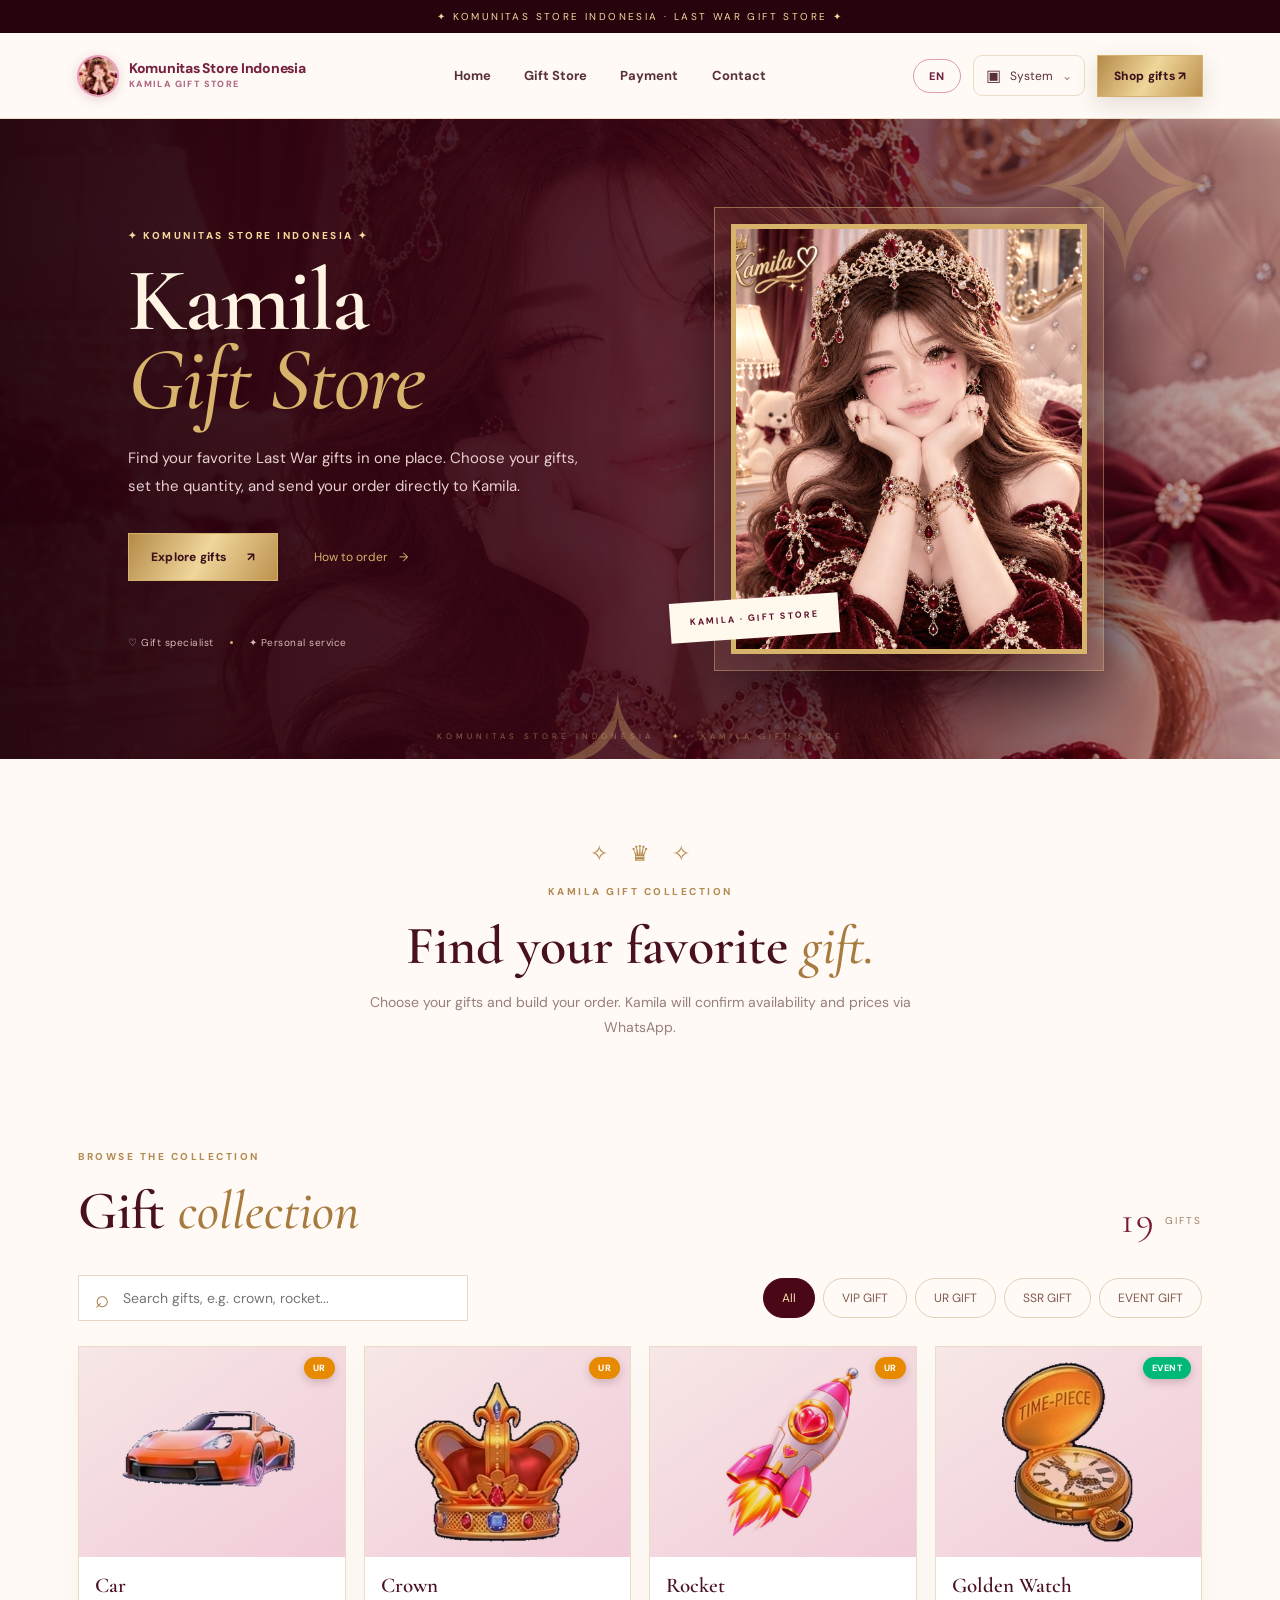
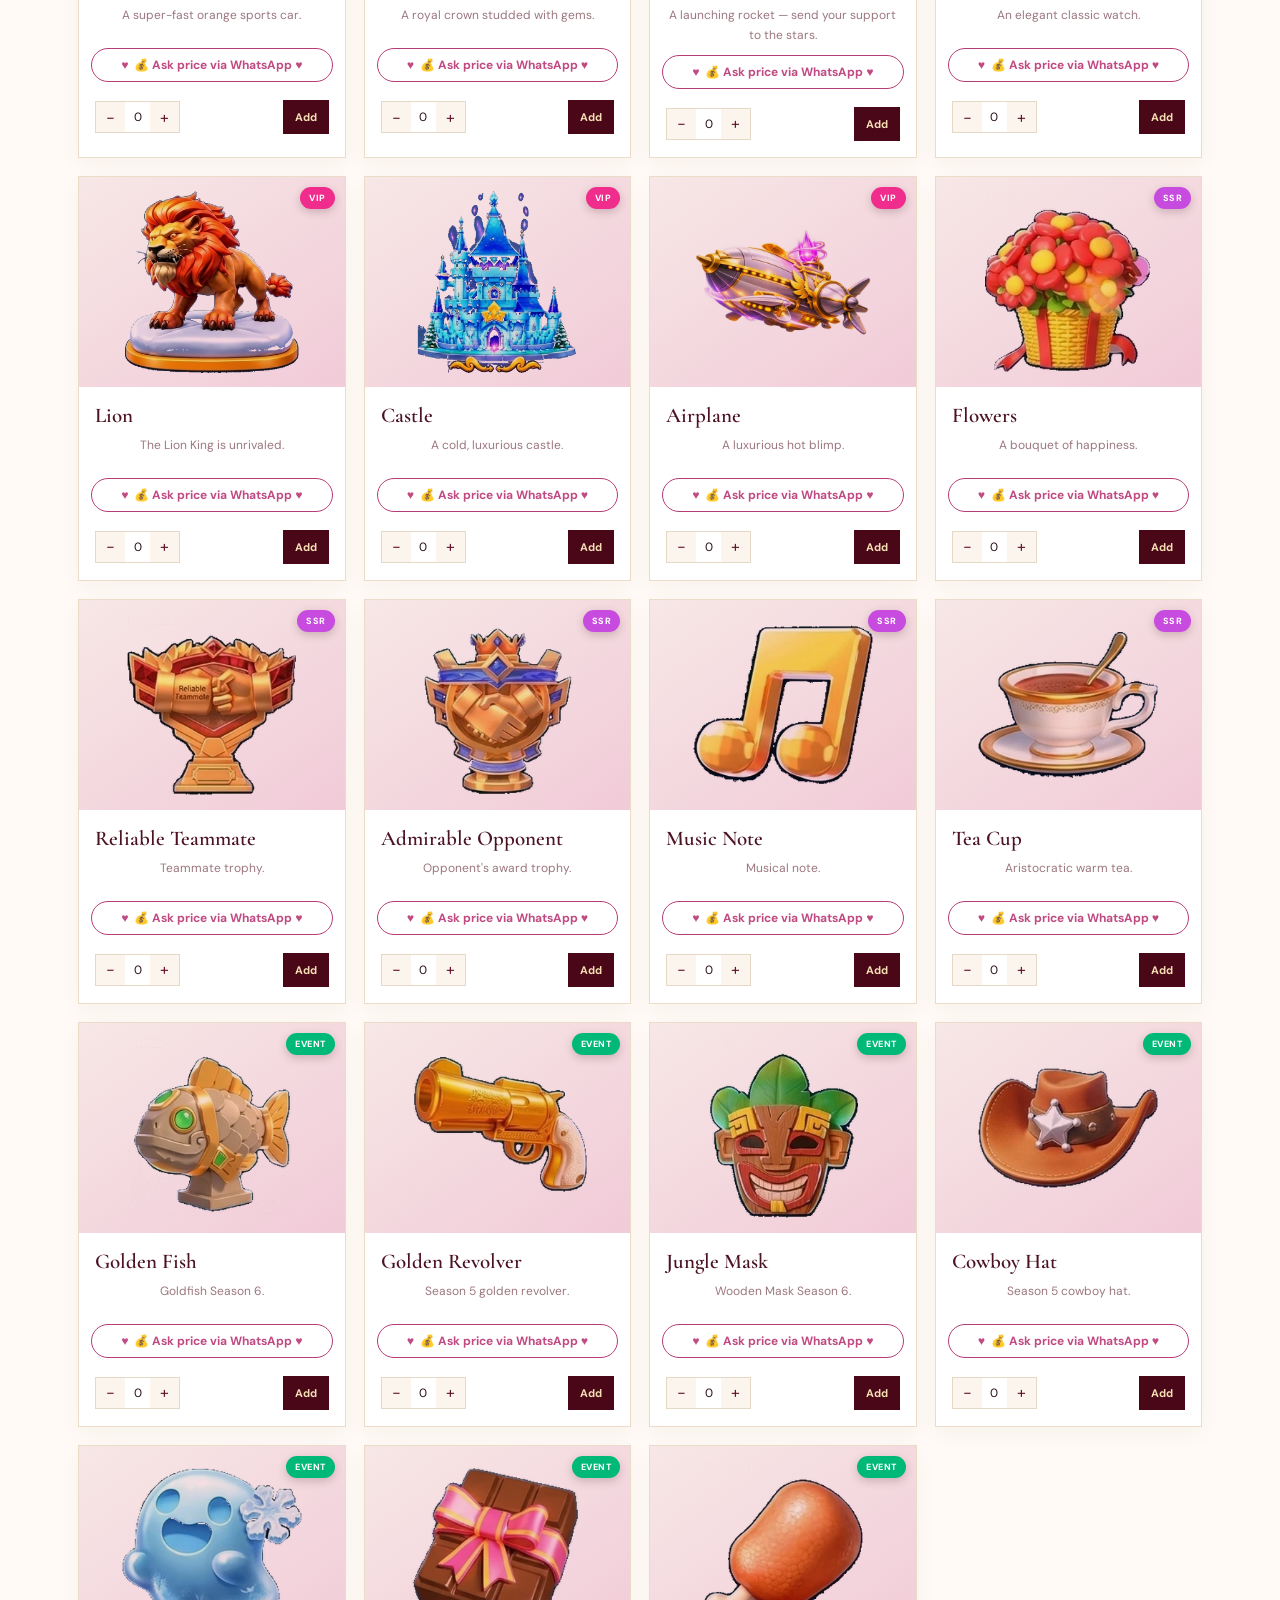
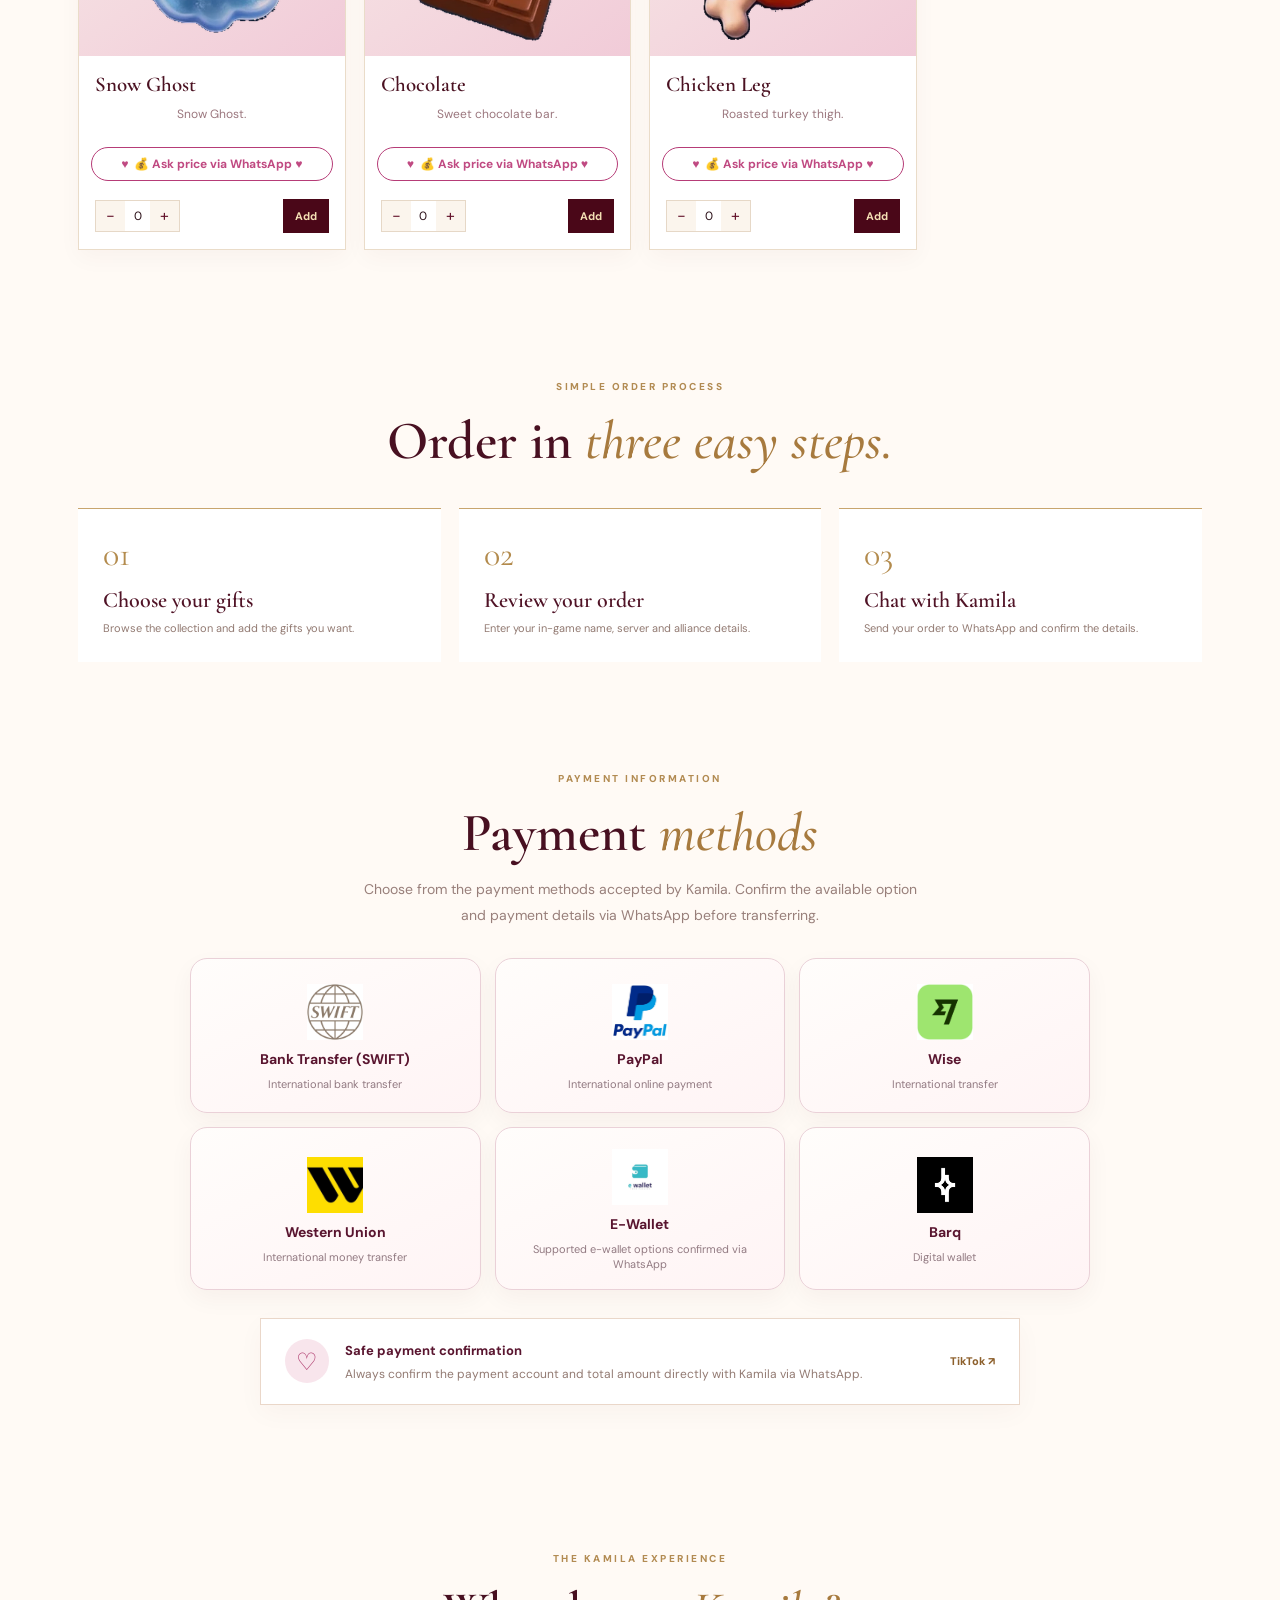
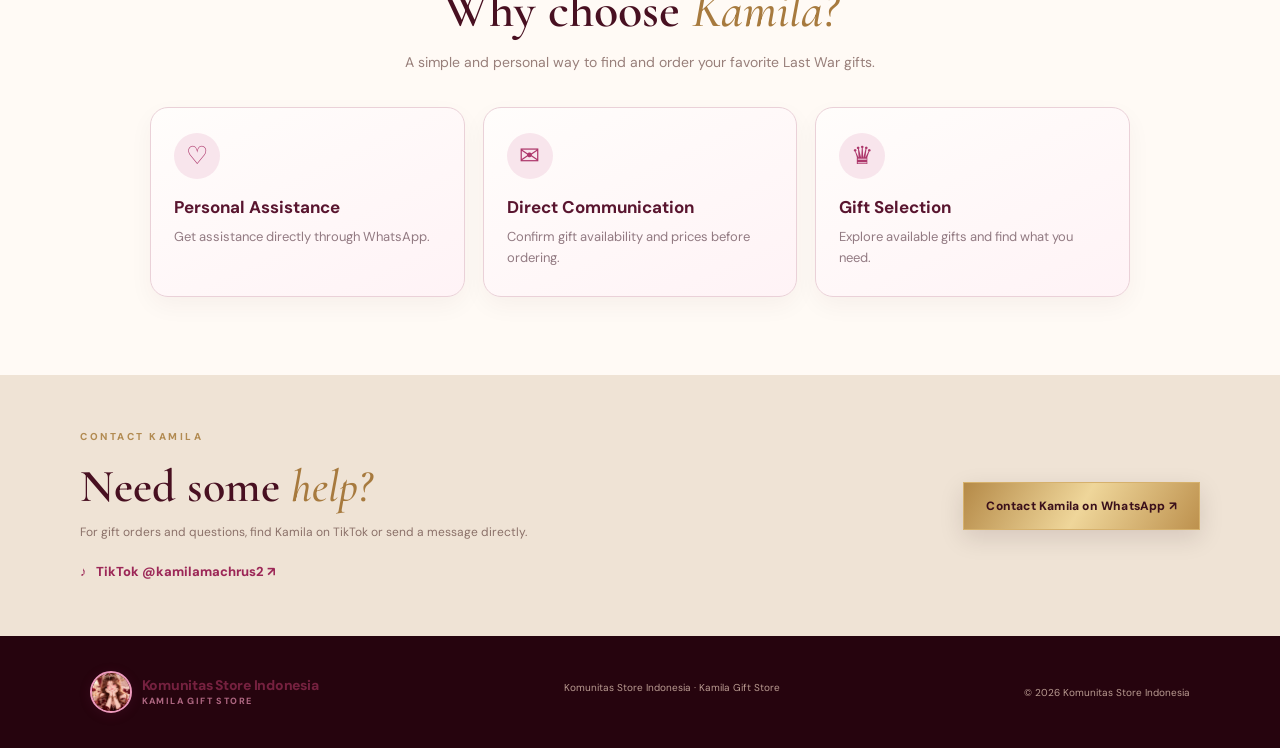
==== kamila-shop/index.html @ 8c6996ba "Add files via upload" ====
<!doctype html>
<html lang="en">
<head>
<meta charset="utf-8"><meta name="viewport" content="width=device-width,initial-scale=1"><meta name="theme-color" content="#4a0718">
<meta name="description" content="Komunitas Store Indonesia — Kamila Gift Store for Last War gifts.">
<title>Komunitas Store Indonesia — Kamila Gift Store</title>
<link rel="preconnect" href="https://fonts.googleapis.com"><link rel="preconnect" href="https://fonts.gstatic.com" crossorigin>
<link href="https://fonts.googleapis.com/css2?family=Cormorant+Garamond:wght@500;600;700&family=DM+Sans:wght@400;500;600;700;800&display=swap" rel="stylesheet">
<link rel="stylesheet" href="css/style.css">
</head>
<body>
<div class="heart-rain" aria-hidden="true"><span class="falling-heart" style="--heart-left:5%;--heart-delay:0s;--fall-time:11s;--heart-size:13px">♥</span><span class="falling-heart" style="--heart-left:17%;--fall-delay:3s;--fall-time:13s;--heart-size:17px">♡</span><span class="falling-heart" style="--heart-left:31%;--fall-delay:6s;--fall-time:10s;--heart-size:12px">♥</span><span class="falling-heart" style="--heart-left:47%;--fall-delay:1.5s;--fall-time:12s;--heart-size:16px">♡</span><span class="falling-heart" style="--heart-left:63%;--fall-delay:4.5s;--fall-time:14s;--heart-size:12px">♥</span><span class="falling-heart" style="--heart-left:78%;--fall-delay:2s;--fall-time:11s;--heart-size:18px">♡</span><span class="falling-heart" style="--heart-left:92%;--fall-delay:7s;--fall-time:13s;--heart-size:14px">♥</span></div>
<div class="topline" data-i18n="topline">✦ &nbsp; KOMUNITAS STORE INDONESIA · LAST WAR GIFT STORE &nbsp; ✦</div>
<header class="header"><a class="brand" href="#home"><img class="brand-avatar" src="assets/kamila-princess.png" alt="Kamila"><span class="brand-wordmark"><strong>Komunitas Store Indonesia</strong><small>Kamila Gift Store</small></span></a>
<nav id="nav"><a href="#home" data-i18n="navHome">Home</a><a href="#gifts" data-i18n="navGifts">Gift Store</a><a href="#payments" data-i18n="navPayments">Payment</a><a href="#contact" data-i18n="navContact">Contact</a></nav>
<div class="head-actions"><button class="language-toggle" id="language-toggle" type="button" aria-label="Switch language">EN</button><div class="theme-picker">
<button class="theme-trigger" id="theme-trigger" aria-haspopup="true" aria-expanded="false"><span id="theme-icon">☼</span><span id="theme-label" data-i18n="system">System</span><span class="chevron">⌄</span></button>
<div class="theme-menu" id="theme-menu" role="menu" hidden>
<button type="button" role="menuitem" data-theme="light"><span>☼</span> <span data-i18n="light">Light</span></button>
<button type="button" role="menuitem" data-theme="dark"><span>☾</span> <span data-i18n="dark">Dark</span></button>
<button type="button" role="menuitem" data-theme="system"><span>▣</span> <span data-i18n="system">System</span></button>
</div></div><button class="menu-btn" id="menu-btn" aria-label="Open menu">☰</button><a class="gold-btn small" href="#gifts" data-i18n="shopGifts">Shop gifts ↗</a></div></header>
<main>
<section class="hero" id="home"><div class="hero-glow"></div><div class="hero-copy"><div class="eyebrow" data-i18n="heroEyebrow"><span>✦</span> KOMUNITAS STORE INDONESIA <span>✦</span></div><h1><span data-i18n="heroTitle">Kamila</span><br><em data-i18n="heroEm">Gift Store</em></h1><p data-i18n="heroDesc">Find your favorite Last War gifts in one place. Choose your gifts, set the quantity, and send your order directly to Kamila.</p><div class="hero-buttons"><a class="gold-btn" href="#gifts"><span data-i18n="explore">Explore gifts</span> <b>↗</b></a><a class="text-btn" href="#how"><span data-i18n="howOrder">How to order</span> <span>→</span></a></div><div class="trust-row"><span data-i18n="trust1">♡ Gift specialist</span><i></i><span data-i18n="trust2">✦ Personal service</span></div></div><div class="hero-visual"><div class="portrait-frame princess-frame"><img src="assets/kamila-princess.png" alt="Kamila"></div><div class="hero-caption" data-i18n="heroCaption">KAMILA<br>GIFT STORE</div></div><div class="hero-bottom">KOMUNITAS STORE INDONESIA <span>✦</span> KAMILA GIFT STORE</div></section>
<section class="intro"><div class="ornament">✧　♛　✧</div><p class="eyebrow" data-i18n="collectionEyebrow">KAMILA GIFT COLLECTION</p><h2 data-i18n="collectionTitle">Find your favorite <em>gift.</em></h2><p class="muted" data-i18n="collectionDesc">Choose your gifts and build your order. Kamila will confirm availability and prices via WhatsApp.</p></section>
<section class="catalog section-wrap" id="gifts"><div class="section-head"><div><p class="eyebrow" data-i18n="catalogEyebrow">BROWSE THE COLLECTION</p><h2 data-i18n="catalogTitle">Gift <em>collection</em></h2></div><div class="collection-count"><b id="gift-count">19</b><span data-i18n="giftsLabel">GIFTS</span></div></div>
<div class="catalog-tools"><label class="search"><span>⌕</span><input id="gift-search" type="search" placeholder="Search gifts..." data-i18n-placeholder="searchPlaceholder"></label><div class="filters">
<button class="filter active" data-filter="all" data-i18n="all">All</button>
<button class="filter" data-filter="VIP" data-i18n="vipGift">VIP GIFT</button>
<button class="filter" data-filter="UR" data-i18n="urGift">UR GIFT</button>
<button class="filter" data-filter="SSR" data-i18n="ssrGift">SSR GIFT</button>
<button class="filter" data-filter="EVENT" data-i18n="eventGift">EVENT GIFT</button>
</div></div>
<div class="gift-grid" id="gift-grid"></div><div class="empty" id="empty-state" hidden>No gifts found. Try another name.</div></section>
<section class="how section-wrap" id="how"><p class="eyebrow" data-i18n="howEyebrow">SIMPLE ORDER PROCESS</p><h2 data-i18n="howTitle">Order in <em>three easy steps.</em></h2><div class="steps"><article><b>01</b><h3 data-i18n="step1Title">Choose your gifts</h3><p data-i18n="step1Desc">Browse the collection and add the gifts you want.</p></article><article><b>02</b><h3 data-i18n="step2Title">Review your order</h3><p data-i18n="step2Desc">Enter your in-game name, server and alliance details.</p></article><article><b>03</b><h3 data-i18n="step3Title">Chat with Kamila</h3><p data-i18n="step3Desc">Send your order to WhatsApp and confirm the details.</p></article></div></section>
<section class="payments section-wrap" id="payments"><p class="eyebrow" data-i18n="paymentEyebrow">PAYMENT INFORMATION</p><h2 data-i18n="paymentTitle">Payment <em>methods</em></h2><p class="muted" data-i18n="paymentDesc">Choose from the payment methods accepted by Kamila. Confirm the available option and payment details via WhatsApp before transferring.</p><div class="payment-grid">
<article class="payment-card"><span class="payment-logo"><img src="assets/payments/swift.png" alt="SWIFT logo"></span><strong data-i18n="payBank">Bank Transfer (SWIFT)</strong><small data-i18n="payBankDesc">International bank transfer</small></article>
<article class="payment-card"><span class="payment-logo"><img src="assets/payments/paypal.png" alt="PayPal logo"></span><strong>PayPal</strong><small data-i18n="payPaypalDesc">International online payment</small></article>
<article class="payment-card"><span class="payment-logo"><img src="assets/payments/wise.png" alt="Wise logo"></span><strong>Wise</strong><small data-i18n="payWiseDesc">International transfer</small></article>
<article class="payment-card"><span class="payment-logo"><img src="assets/payments/western-union.png" alt="Western Union logo"></span><strong>Western Union</strong><small data-i18n="payWuDesc">International money transfer</small></article>
<article class="payment-card"><span class="payment-logo"><img src="assets/payments/ewallet.png" alt="E-Wallet logo"></span><strong data-i18n="payEwallet">E-Wallet</strong><small data-i18n="payEwalletDesc">Supported e-wallet options confirmed via WhatsApp</small></article>
<article class="payment-card"><span class="payment-logo"><img src="assets/payments/barq.png" alt="Barq logo"></span><strong>Barq</strong><small data-i18n="payBarqDesc">Digital wallet</small></article>
</div><div class="payment-note"><span class="payment-symbol">♡</span><div><strong data-i18n="paymentConfirmTitle">Safe payment confirmation</strong><p data-i18n="paymentConfirmDesc">Always confirm the payment account and total amount directly with Kamila via WhatsApp.</p></div><a class="text-link" href="https://www.tiktok.com/@kamilamachrus2" target="_blank" rel="noopener">TikTok ↗</a></div></section>
<section class="why-choose section-wrap" id="why-choose">
<p class="eyebrow" data-i18n="whyEyebrow">THE KAMILA EXPERIENCE</p>
<h2 data-i18n="whyTitle">Why choose <em>Kamila?</em></h2>
<p class="muted why-intro" data-i18n="whyDesc">A simple and personal way to find and order your favorite Last War gifts.</p>
<div class="why-grid">
<article class="why-card"><span class="why-icon">♡</span><h3 data-i18n="whyPersonalTitle">Personal Assistance</h3><p data-i18n="whyPersonalDesc">Get assistance directly through WhatsApp.</p></article>
<article class="why-card"><span class="why-icon">✉</span><h3 data-i18n="whyDirectTitle">Direct Communication</h3><p data-i18n="whyDirectDesc">Confirm gift availability and prices before ordering.</p></article>
<article class="why-card"><span class="why-icon">♛</span><h3 data-i18n="whySelectionTitle">Gift Selection</h3><p data-i18n="whySelectionDesc">Explore available gifts and find what you need.</p></article>
</div>
</section>
<section class="contact" id="contact"><div><p class="eyebrow" data-i18n="contactEyebrow">CONTACT KAMILA</p><h2 data-i18n="contactTitle">Need some <em>help?</em></h2><p data-i18n="contactDesc">For gift orders and questions, find Kamila on TikTok or send a message directly.</p>
<a class="social-link" href="https://www.tiktok.com/@kamilamachrus2" target="_blank" rel="noopener">♪ &nbsp; TikTok @kamilamachrus2 ↗</a></div>
<a class="gold-btn" id="contact-wa" href="#" data-i18n="contactWhatsApp">Contact Kamila on WhatsApp ↗</a></section>
</main>
<footer><a class="brand" href="#home"><img class="brand-avatar" src="assets/kamila-princess.png" alt="Kamila"><span class="brand-wordmark"><strong>Komunitas Store Indonesia</strong><small>Kamila Gift Store</small></span></a><p data-i18n="footerText">Komunitas Store Indonesia · Kamila Gift Store</p><span>© <span id="year"></span> Komunitas Store Indonesia</span></footer>
<div class="cart-bar" id="cart-bar" hidden><div><b id="cart-summary">0 gifts selected</b><span data-i18n="cartReady">Ready to place your order?</span></div><button id="checkout-button">Review order ↗</button></div>
<dialog id="checkout-dialog"><form method="dialog" class="dialog-head"><div><p class="eyebrow" data-i18n="yourSelection">YOUR SELECTION</p><h2 data-i18n="reviewTitle">Review your <em>order.</em></h2></div><button class="close" aria-label="Close">×</button></form><div id="order-items" class="order-items"></div><div class="form-grid"><label><span data-i18n="ignLabel">In-game name</span><input id="commander-name" placeholder="Your IGN" data-i18n-placeholder="ignPlaceholder" required></label><label><span data-i18n="serverLabel">Server number</span><input id="server-number" placeholder="e.g. 1234" data-i18n-placeholder="serverPlaceholder" required></label><label><span data-i18n="allianceLabel">Alliance name</span><input id="alliance-name" placeholder="Your alliance" data-i18n-placeholder="alliancePlaceholder"></label><label class="full"><span data-i18n="notesLabel">Additional notes</span><textarea id="order-notes" rows="2" placeholder="Optional notes" data-i18n-placeholder="notesPlaceholder"></textarea></label></div><button class="wa-btn" id="send-whatsapp" data-i18n="sendOrder">Send order to WhatsApp ↗</button><p class="fineprint" data-i18n="fineprint">Gift availability and final details will be confirmed by Kamila on WhatsApp.</p></dialog>
<script src="js/config.js"></script><script src="js/app.js"></script>
</body></html>
---- kamila-shop/css/style.css ----
@import url('https://fonts.googleapis.com/css2?family=Great+Vibes&display=swap');
:root{--wine:#4a0718;--wine2:#650d27;--wine3:#26040e;--gold:#d8b36b;--gold2:#f3d99c;--cream:#fff8ed;--ink:#2b1018;--muted:#a98f8c;--line:rgba(216,179,107,.28);--serif:'Cormorant Garamond',Georgia,serif;--sans:'DM Sans',Arial,sans-serif}*{box-sizing:border-box}html{scroll-behavior:smooth;scroll-padding-top:100px}body{margin:0;background:#fffaf5;color:var(--ink);font-family:var(--sans)}a{color:inherit;text-decoration:none}button,input,textarea,select{font:inherit}.topline{text-align:center;background:#26040e;color:var(--gold2);font-size:10px;letter-spacing:2.4px;padding:10px}.header{height:86px;padding:0 clamp(20px,6vw,90px);display:flex;align-items:center;justify-content:space-between;background:#fffaf5;position:sticky;top:0;z-index:20;border-bottom:1px solid #eadcc8}.brand{display:flex;align-items:center;gap:9px;color:var(--wine)}.brand-crown{font-size:32px;color:#b58b47}.brand-script{font:36px 'Great Vibes',cursive;line-height:.8}.brand-script>span{color:#a51d3d}.brand-script small{display:block;font:700 8px var(--sans);letter-spacing:2px;margin-top:8px;color:#9c7b69}.header nav{display:flex;gap:clamp(16px,2.6vw,38px);font-size:12px;font-weight:700;color:#58303a}.header nav a:hover,.text-link:hover{color:#ad7938}.head-actions{display:flex;align-items:center;gap:12px}.language{border:1px solid #e8d9c5;border-radius:30px;padding:9px 12px;color:#71404a;font-size:12px}.language select{border:0;background:transparent;color:inherit;outline:0}.gold-btn{display:inline-flex;align-items:center;justify-content:center;gap:20px;padding:15px 22px;background:linear-gradient(120deg,#b58a48,#efd69a,#bd914e);color:#3b101b;font-size:12px;font-weight:800;letter-spacing:.2px;border:1px solid #d6b16c;box-shadow:0 8px 24px #27050e20}.gold-btn:hover{filter:brightness(1.06);transform:translateY(-1px)}.gold-btn.small{padding:12px 16px}.menu-btn{display:none;background:none;border:0;color:var(--wine);font-size:22px}.hero{position:relative;min-height:640px;background:radial-gradient(ellipse at 78% 40%,#8e2944 0,#5b1029 34%,#300611 78%);color:#fff4e4;display:grid;grid-template-columns:1.05fr .95fr;align-items:center;padding:70px clamp(25px,10vw,150px);overflow:hidden}.hero:before,.hero:after{content:'✧';position:absolute;color:#d7b36e55;font-size:250px;pointer-events:none}.hero:before{top:-90px;right:4%}.hero:after{bottom:-130px;left:42%;font-size:190px}.hero-glow{position:absolute;width:550px;height:550px;border-radius:50%;background:#a83c5626;filter:blur(60px);right:10%;top:5%}.hero-copy{position:relative;z-index:2;max-width:590px}.eyebrow{font-size:10px;letter-spacing:2.5px;font-weight:800;color:#b28b52;margin:0 0 15px}.hero .eyebrow{color:var(--gold2)}h1,h2,h3,p{margin-top:0}h1,h2{font-family:var(--serif);font-weight:600}h1{font-size:clamp(58px,7vw,94px);line-height:.88;letter-spacing:-2px;margin:20px 0 24px}h1 em,h2 em{font-weight:500;color:var(--gold);font-style:italic}.hero-copy>p{font-size:14px;line-height:1.9;color:#e7cfd0;max-width:450px}.hero-buttons{display:flex;align-items:center;gap:28px;margin-top:32px}.text-btn{font-size:12px;color:#f6e4ce}.text-btn span{color:var(--gold);margin-left:8px}.trust-row{display:flex;gap:16px;align-items:center;margin-top:55px;font-size:10px;letter-spacing:.5px;color:#d7b9b5}.trust-row i{height:3px;width:3px;background:var(--gold);border-radius:50%}.hero-visual{position:relative;z-index:1;justify-self:center;width:min(390px,90%);padding:16px;border:1px solid #d9b87988;background:#d7b87912;transform:rotate(2deg);box-shadow:0 25px 70px #16010988}.portrait-frame{height:410px;overflow:hidden;border:1px solid #e6c98b88;position:relative}.portrait-frame img{width:100%;height:100%;object-fit:cover;filter:saturate(.8) sepia(.12)}.frame-corner{position:absolute;color:#f3d99c;font-size:30px}.tl{top:8px;left:12px}.br{bottom:8px;right:12px}.seal{position:absolute;right:-30px;top:40px;background:linear-gradient(145deg,#efd89e,#a97a36);color:#4a0718;width:76px;height:76px;border-radius:50%;display:grid;place-content:center;text-align:center;font:30px var(--serif);box-shadow:0 8px 24px #17010a66;border:3px double #6b421f}.seal small{font:700 7px var(--sans);letter-spacing:2px}.hero-caption{position:absolute;bottom:32px;left:-45px;background:#fff8ed;color:#5b1029;padding:13px 20px;font:700 9px/1.6 var(--sans);letter-spacing:2px;transform:rotate(-4deg)}.hero-bottom{position:absolute;bottom:18px;left:0;width:100%;text-align:center;font-size:8px;letter-spacing:4px;color:#d5b47a88}.hero-bottom span{color:var(--gold);margin:0 12px}.intro{text-align:center;padding:80px 20px 45px}.ornament{color:#b48a4b;font-size:22px;margin-bottom:16px}.intro h2,.section-head h2,.how h2,.contact h2{font-size:clamp(38px,5vw,54px);margin:0 0 12px;color:#481021}.intro h2 em,.section-head h2 em,.how h2 em,.contact h2 em,.middleman h2 em,.service-copy h2 em{color:#a77a3e}.muted{color:#987f7a;font-size:13px;line-height:1.8;max-width:560px;margin:0 auto}.section-wrap{max-width:1180px;margin:auto;padding:65px 28px}.section-head{display:flex;justify-content:space-between;align-items:end}.section-head h2{margin:0}.collection-count{display:flex;align-items:center;gap:9px;color:#9e7d65;font-size:10px;letter-spacing:2px}.collection-count b{font:38px var(--serif);color:#7a1933}.catalog-tools{display:flex;justify-content:space-between;align-items:center;margin:32px 0 25px;gap:20px}.search{height:46px;display:flex;align-items:center;gap:12px;background:white;border:1px solid #e8d8c5;padding:0 16px;width:min(390px,100%);color:#a47a49}.search span{font-size:24px}.search input{border:0;outline:0;width:100%;font-size:12px;color:#4c2530}.filters{display:flex;gap:8px}.filter{border:1px solid #e2d0b9;background:transparent;color:#805a51;padding:11px 18px;border-radius:30px;font-size:11px;cursor:pointer}.filter.active{background:#4a0718;color:#f7dfb0;border-color:#4a0718}.gift-grid{display:grid;grid-template-columns:repeat(4,1fr);gap:18px}.gift-card{background:#fff;border:1px solid #eadcc9;transition:.25s;box-shadow:0 8px 22px #4a071809}.gift-card:hover{transform:translateY(-5px);box-shadow:0 18px 34px #4a07181a;border-color:#c9a46a}.gift-image{height:210px;background:linear-gradient(145deg,#f5e9dc,#ead5c8);padding:12px;overflow:hidden}.gift-image img{width:100%;height:100%;object-fit:contain;mix-blend-mode:multiply}.gift-info{padding:16px 16px 8px;display:flex;align-items:center;justify-content:space-between;gap:8px}.gift-info h3{font:600 21px var(--serif);margin:0;color:#4b1222}.gift-tag{font-size:8px;letter-spacing:1.5px;color:#a17b45;border:1px solid #dfc79d;padding:5px 7px}.gift-actions{display:flex;justify-content:space-between;align-items:center;padding:10px 16px 16px;gap:8px}.qty-control{display:flex;align-items:center;border:1px solid #e6d8c7}.qty-control button{border:0;background:#fbf5ed;color:#65152d;width:29px;height:30px;cursor:pointer}.qty-control span{min-width:25px;text-align:center;font-size:11px}.add-btn{border:0;background:#4a0718;color:#f4dfb4;padding:10px 12px;font-size:10px;font-weight:700;cursor:pointer}.add-btn.added{background:#a27b43;color:white}.empty{text-align:center;padding:55px;color:#997c75}.service-band{background:#3b0818;color:#fff1dc;padding:65px max(28px,calc((100% - 1120px)/2));display:grid;grid-template-columns:80px 1fr 340px;gap:28px;align-items:center}.service-icon{width:70px;height:70px;border:1px solid var(--gold);border-radius:50%;display:grid;place-items:center;color:var(--gold);font:36px var(--serif)}.service-copy h2,.middleman h2{font-size:45px;margin:0 0 10px}.service-copy p:not(.eyebrow),.middleman-card p:not(.eyebrow),.contact p:not(.eyebrow){font-size:12px;line-height:1.8;color:#d8c0bc;max-width:540px}.calculator{background:#fff8ed;color:#4a1725;padding:22px;display:grid;gap:12px}.calculator label,.form-grid label{display:grid;gap:7px;font-size:10px;font-weight:700;color:#825d51}.calculator input,.form-grid input,.form-grid textarea{border:1px solid #e3d1bc;background:white;padding:12px;outline-color:#b58a48;font-size:12px;color:#401020;width:100%}.calc-result{display:flex;justify-content:space-between;align-items:center;border-top:1px solid #e8d7c2;padding-top:12px;font-size:11px;color:#98796e}.calc-result strong{font:700 22px var(--serif);color:#741a35}.outline-gold{border:1px solid #a77a3e;background:#4a0718;color:#f2d9a4;padding:12px;cursor:pointer;font-size:11px;font-weight:700}.calculator small{font-size:9px;line-height:1.5;color:#987e75}.middleman{display:grid;grid-template-columns:1.6fr .8fr;gap:20px}.middleman-card{background:linear-gradient(125deg,#5c1029,#310612);padding:38px;display:flex;gap:28px;align-items:center;color:white}.middleman-art{font-size:80px;color:var(--gold);position:relative}.middleman-art span{position:absolute;font-size:22px;top:0;right:-5px}.middleman-card h2{margin:0 0 10px}.middleman-card p:not(.eyebrow){max-width:520px}.fee-card{background:#f2e7d9;padding:32px}.fee-card h3{font:600 28px var(--serif);color:#4b1022;margin:0 0 10px}.fee-card p:not(.eyebrow){font-size:12px;line-height:1.8;color:#8b6f66}.text-link{font-size:11px;font-weight:800;color:#8d602c}.how{text-align:center}.how h2{margin-bottom:35px}.steps{display:grid;grid-template-columns:repeat(3,1fr);gap:18px;text-align:left}.steps article{padding:25px;border-top:1px solid #c8a56e;background:#fff}.steps article>b{font:34px var(--serif);color:#b38b4d}.steps h3{font:600 22px var(--serif);color:#501326;margin:12px 0 6px}.steps p{font-size:11px;line-height:1.7;color:#927a72;margin:0}.contact{background:#efe3d5;padding:55px max(28px,calc((100% - 1120px)/2));display:flex;align-items:center;justify-content:space-between;gap:30px}.contact h2{font-size:46px;margin:0 0 8px}.contact p:not(.eyebrow){color:#8b7169;max-width:550px}footer{background:#26040e;color:#c8aaa2;padding:35px clamp(25px,7vw,100px);display:flex;align-items:center;justify-content:space-between;gap:20px}footer .brand{color:#f5dfbd}footer .brand-script small{color:#bda28d}footer p,footer>span{font-size:10px;color:#b99b91}.cart-bar{position:fixed;z-index:30;bottom:18px;left:50%;transform:translateX(-50%);width:min(560px,calc(100% - 28px));background:#310612;color:#fff1df;border:1px solid #c39a5c;box-shadow:0 15px 50px #21020c55;padding:14px 18px;display:flex;align-items:center;justify-content:space-between}.cart-bar[hidden]{display:none}.cart-bar div{display:grid;gap:4px}.cart-bar b{font:600 19px var(--serif)}.cart-bar span{font-size:9px;color:#d4b9a9}.cart-bar button,.wa-btn{border:0;background:linear-gradient(120deg,#b58a48,#efd69a);color:#3b101b;padding:13px 18px;font-size:11px;font-weight:800;cursor:pointer}dialog{border:1px solid #c6a066;padding:25px;width:min(520px,calc(100% - 24px));max-height:90vh;overflow:auto;background:#fffaf4;color:#4b1526;box-shadow:0 25px 80px #18010a66}dialog::backdrop{background:#21040bbd;backdrop-filter:blur(4px)}.dialog-head{display:flex;justify-content:space-between;align-items:start}.dialog-head h2{font-size:36px;margin:0 0 15px}.dialog-head h2 em{color:#a77a3e}.close{border:0;background:none;font-size:27px;color:#6c3942;cursor:pointer}.order-items{border-block:1px solid #e6d8c7;padding:12px 0;margin-bottom:16px}.order-line{display:flex;justify-content:space-between;padding:6px 0;font-size:12px}.form-grid{display:grid;grid-template-columns:1fr 1fr;gap:12px}.form-grid .full{grid-column:1/-1}.form-grid textarea{resize:vertical}.wa-btn{width:100%;margin-top:18px;background:#176b43;color:white}.fineprint{text-align:center;color:#9b8179;font-size:9px;margin:10px 0 0}.menu-open{overflow:hidden}
@media(max-width:900px){.header{padding:0 22px}.header nav{gap:14px}.header nav a{font-size:10px}.hero{padding:65px 6vw}.gift-grid{grid-template-columns:repeat(3,1fr)}.service-band{grid-template-columns:60px 1fr 300px;padding:55px 28px}.middleman{padding-inline:22px}}
@media(max-width:650px){.topline{font-size:8px;letter-spacing:1.3px}.header{height:72px}.brand-script{font-size:30px}.brand-crown{font-size:26px}.header nav{display:none;position:absolute;top:72px;left:0;right:0;background:#fffaf5;padding:20px 25px 25px;box-shadow:0 15px 20px #27050e1c;flex-direction:column}.header nav.open{display:flex}.header nav a{font-size:13px;padding:8px}.head-actions{gap:8px}.language{padding:7px}.head-actions .gold-btn{display:none}.menu-btn{display:block}.hero{grid-template-columns:1fr;padding:60px 26px 75px;gap:35px}.hero-copy{max-width:100%}h1{font-size:64px}.hero-copy>p{font-size:13px}.hero-visual{width:75%;justify-self:center}.portrait-frame{height:300px}.trust-row{margin-top:35px;flex-wrap:wrap}.hero-bottom{font-size:7px;letter-spacing:2px}.intro{padding:55px 22px 25px}.section-wrap{padding:45px 18px}.section-head h2{font-size:42px}.catalog-tools{align-items:stretch;flex-direction:column}.search{width:100%}.filters{justify-content:flex-start}.gift-grid{grid-template-columns:repeat(2,minmax(0,1fr));gap:10px}.gift-image{height:155px;padding:8px}.gift-info{padding:12px 10px 5px}.gift-info h3{font-size:18px}.gift-tag{font-size:7px;padding:4px}.gift-actions{padding:8px 9px 12px;gap:5px}.qty-control button{width:25px}.add-btn{padding:9px 8px;font-size:9px}.service-band{grid-template-columns:1fr;padding:45px 20px;gap:18px}.service-icon{width:55px;height:55px;font-size:28px}.service-copy h2,.middleman h2{font-size:40px}.calculator{padding:18px}.middleman{grid-template-columns:1fr;padding:40px 18px;gap:12px}.middleman-card{padding:25px 20px;gap:15px}.middleman-art{font-size:55px}.middleman-card h2{font-size:36px}.fee-card{padding:25px}.steps{grid-template-columns:1fr;gap:10px}.steps article{padding:18px}.contact{padding:40px 22px;align-items:flex-start;flex-direction:column}.contact h2{font-size:40px}footer{padding:28px 20px;flex-wrap:wrap}footer p{order:3;width:100%;margin:0}.form-grid{grid-template-columns:1fr}.form-grid .full{grid-column:auto}.cart-bar{bottom:10px;padding:11px 12px}.cart-bar b{font-size:17px}.cart-bar button{padding:11px 12px}}


/* KAMILA ROYAL STORE — THEME SELECTOR */
.theme-picker{position:relative}
.theme-trigger{display:flex;align-items:center;gap:9px;border:1px solid #eadcc8;background:transparent;color:#58303a;border-radius:9px;padding:9px 12px;font-size:12px;cursor:pointer;min-width:112px}
.theme-trigger #theme-icon{font-size:16px}
.theme-trigger .chevron{margin-left:auto;color:#9c7b69}
.theme-menu{position:absolute;right:0;top:calc(100% + 8px);width:160px;padding:5px;background:#fff;border:1px solid #e8e3dc;border-radius:10px;box-shadow:0 12px 35px #1c10201f;z-index:50}
.theme-menu[hidden]{display:none}
.theme-menu button{display:flex;align-items:center;gap:11px;width:100%;border:0;border-radius:7px;background:transparent;color:#354052;text-align:left;padding:10px 11px;font-size:12px;cursor:pointer}
.theme-menu button:hover,.theme-menu button.selected{background:#f4f1ed}
.theme-menu button span{width:16px;font-size:15px}
.princess-frame{height:430px;max-width:390px;margin-inline:auto;border:5px solid #d8b36b;box-shadow:0 20px 60px #16030b80}
.princess-frame img{width:100%;height:100%;object-fit:cover;object-position:center 28%}
.hero-visual{position:relative;z-index:1}
.hero{background-image:linear-gradient(90deg,rgba(35,3,13,.97) 0%,rgba(56,5,21,.87) 48%,rgba(35,3,13,.28) 100%),url('../assets/kamila-princess.png');background-size:cover;background-position:center 32%}
.hero-visual .portrait-frame{background:#28050f}
.hero-visual .portrait-frame img{display:block}
.hero-copy{position:relative;z-index:2}
body{transition:background .2s,color .2s}
html[data-theme="dark"] body{background:#170b10;color:#f6e8d7}
html[data-theme="dark"] .header{background:#1d0b12;border-color:#4a2730}
html[data-theme="dark"] .brand{color:#f1d9b2}
html[data-theme="dark"] .brand-script small{color:#c9a98a}
html[data-theme="dark"] .header nav{color:#e7d4c6}
html[data-theme="dark"] .header nav a:hover{color:#f0cc82}
html[data-theme="dark"] .theme-trigger{border-color:#69414a;color:#f3e3d1}
html[data-theme="dark"] .theme-menu{background:#25121a;border-color:#56313b}
html[data-theme="dark"] .theme-menu button{color:#f2e4d6}
html[data-theme="dark"] .theme-menu button:hover,html[data-theme="dark"] .theme-menu button.selected{background:#42202d}
html[data-theme="dark"] .intro{background:#170b10}
html[data-theme="dark"] .intro .muted,html[data-theme="dark"] .how p:not(.eyebrow){color:#c0a9a1}
html[data-theme="dark"] .catalog{background:#170b10}
html[data-theme="dark"] .gift-card,html[data-theme="dark"] .steps article{background:#26131b;border-color:#5b3740}
html[data-theme="dark"] .gift-info h3,html[data-theme="dark"] .steps h3{color:#f7e8d8}
html[data-theme="dark"] .gift-tag{background:#4b1d2b;color:#e7c98d}
html[data-theme="dark"] .search{background:#26131b;border-color:#69414a}
html[data-theme="dark"] .search input{color:#f7e8d8}
html[data-theme="dark"] .filter{background:#26131b;color:#e8d5c5;border-color:#69414a}
html[data-theme="dark"] .filter.active{background:#d8b36b;color:#2b1018}
html[data-theme="dark"] .contact{background:#29131c;color:#f7e8d8}
html[data-theme="dark"] .contact p:not(.eyebrow){color:#c6aaa5}
html[data-theme="dark"] footer{background:#0d0609}
html[data-theme="dark"] dialog{background:#24121a;color:#f7e8d8;border-color:#8a653c}
html[data-theme="dark"] .dialog-head h2{color:#f7e8d8}
html[data-theme="dark"] .form-grid input,html[data-theme="dark"] .form-grid textarea{background:#170b10;color:#f7e8d8;border-color:#68414a}
html[data-theme="dark"] .fineprint{color:#c2a9a0}
html[data-theme="dark"] .empty{color:#e7d4c6}
@media(max-width:650px){.theme-trigger{min-width:90px;padding:7px 9px;font-size:11px}.head-actions{gap:7px}.theme-menu{right:-8px}.princess-frame{height:320px;width:100%}.hero{background-position:60% center}}

/* Gift categories and social contact */
.filters{flex-wrap:wrap}
.gift-image{position:relative;background:linear-gradient(145deg,#f7e7e6,#f1cbd8)}
.gift-image img{object-fit:contain;mix-blend-mode:multiply}
.category-badge{position:absolute;top:10px;right:10px;border-radius:20px;padding:5px 9px;font-size:9px;font-weight:800;letter-spacing:.5px;color:#fff;box-shadow:0 3px 10px #28030e33}
.category-badge.ur{background:#e78a00}
.category-badge.vip{background:#f02d8c}
.category-badge.ssr{background:#c84be0}
.category-badge.event{background:#00b878}
.gift-description{min-height:34px;margin:0;padding:0 16px 10px;color:#9b777e;font-size:10px;line-height:1.5;text-align:center}
.gift-price-note{margin:0 12px 8px;padding:8px 5px;text-align:center;border:1px solid #b63c77;border-radius:20px;color:#c04a82;font-size:10px;font-weight:700}
.social-link{display:inline-flex;align-items:center;margin-top:8px;color:#9c2757;font-size:13px;font-weight:800}
html[data-theme="dark"] .gift-description{color:#d2afb9}
html[data-theme="dark"] .gift-price-note{color:#ff8fc2;border-color:#9d3a70}
html[data-theme="dark"] .social-link{color:#ff9bc7}
@media(max-width:650px){.filters{gap:7px}.filter{padding:9px 13px;font-size:10px}.gift-description{padding-inline:9px}.gift-price-note{margin-inline:8px;font-size:9px}}

/* Komunitas Store Indonesia / Kamila Gift Store header and bilingual UI */
.brand{gap:10px;min-width:230px}
.brand-avatar{width:42px;height:42px;object-fit:cover;object-position:center 25%;border-radius:50%;border:2px solid #ed9abd;box-shadow:0 2px 12px #7b234a30}
.brand-wordmark{display:flex;flex-direction:column;gap:3px;line-height:1.1}
.brand-wordmark strong{font-size:14px;font-weight:800;letter-spacing:-.25px;color:#75213f}
.brand-wordmark small{font-size:9px;font-weight:800;letter-spacing:1.4px;text-transform:uppercase;color:#ad6680}
.language-toggle{border:1px solid #d99ab3;border-radius:22px;background:transparent;color:#70213e;padding:9px 13px;font-size:11px;font-weight:800;letter-spacing:.7px;cursor:pointer;min-width:48px}
.language-toggle:hover{background:#f9e3ec}
.payments{text-align:center;padding-top:45px;padding-bottom:75px}
.payments h2{font-size:clamp(38px,5vw,54px);margin:0 0 12px;color:#481021}
.payments h2 em{color:#a77a3e}
.payment-note{max-width:760px;margin:28px auto 0;padding:20px 24px;display:flex;align-items:center;gap:16px;text-align:left;background:#fff;border:1px solid #ead7c9;box-shadow:0 8px 25px #4a071809}
.payment-symbol{width:44px;height:44px;display:grid;place-items:center;border-radius:50%;background:#f8e5ec;color:#ad376b;font-size:24px;flex:none}
.payment-note strong{font-size:13px;color:#59152f}
.payment-note p{font-size:11px;line-height:1.6;color:#927a72;margin:5px 0 0}
.payment-note .text-link{margin-left:auto;white-space:nowrap}
html[data-theme="dark"] .brand-wordmark strong{color:#f8e5ec}
html[data-theme="dark"] .brand-wordmark small{color:#e4a8c0}
html[data-theme="dark"] .language-toggle{color:#f8dce8;border-color:#9d5472}
html[data-theme="dark"] .language-toggle:hover{background:#482337}
html[data-theme="dark"] .payments{background:#170b10}
html[data-theme="dark"] .payments h2{color:#f6e8d7}
html[data-theme="dark"] .payment-note{background:#26131b;border-color:#5b3740}
html[data-theme="dark"] .payment-note strong{color:#f8e5ec}
html[data-theme="dark"] .payment-note p{color:#d2afb9}
html[data-theme="dark"] .payment-symbol{background:#482337;color:#ff9bc7}
@media(max-width:900px){.brand{min-width:0}.brand-wordmark strong{font-size:12px}}
@media(max-width:650px){.brand-avatar{width:36px;height:36px}.brand-wordmark strong{font-size:10px;max-width:125px}.brand-wordmark small{font-size:8px;letter-spacing:1px}.head-actions{gap:6px}.language-toggle{padding:7px 9px;min-width:40px;font-size:10px}.payment-note{align-items:flex-start;padding:16px;gap:11px}.payment-note .text-link{font-size:10px}}

.payment-grid{max-width:900px;margin:30px auto 0;display:grid;grid-template-columns:repeat(5,minmax(0,1fr));gap:14px;text-align:center}
.payment-card{min-height:142px;padding:20px 12px 16px;display:flex;flex-direction:column;align-items:center;justify-content:center;gap:9px;background:linear-gradient(155deg,#fffdfb,#fff4f5);border:1px solid #ead1d8;border-radius:17px;box-shadow:0 9px 24px #4a07180b}
.payment-mark{height:43px;min-width:54px;padding:0 10px;display:grid;place-items:center;border-radius:11px;background:#f7e8ee;color:#6c1536;font-size:17px;font-weight:900;letter-spacing:-.5px}
.payment-bca .payment-mark{background:#e8f0ff;color:#0754a5;font-style:italic}
.payment-paypal .payment-mark{background:#e8f2ff;color:#1266ad;font-size:27px;font-weight:900}
.payment-wise .payment-mark{background:#e7f7ee;color:#167c52;font-size:24px}
.payment-wu .payment-mark{background:#fff1df;color:#d56b13}
.payment-ewallet .payment-mark{background:#f1e9ff;color:#7241a5;font-size:12px}
.payment-card strong{font-size:13px;color:#59152f}
.payment-card small{font-size:10px;line-height:1.4;color:#927a82}
html[data-theme="dark"] .payment-card{background:linear-gradient(155deg,#2c1721,#21111a);border-color:#5b3748}
html[data-theme="dark"] .payment-card strong{color:#f8e5ec}
html[data-theme="dark"] .payment-card small{color:#d2afb9}
@media(max-width:800px){.payment-grid{grid-template-columns:repeat(3,minmax(0,1fr))}}
@media(max-width:520px){.payment-grid{grid-template-columns:repeat(2,minmax(0,1fr));gap:10px}.payment-card{min-height:128px;padding:15px 8px}}


/* Kamila Gift Store — motion, readability and payment marks */
.header{animation:header-enter .85s cubic-bezier(.2,.75,.25,1) both;transform-origin:top center}
@keyframes header-enter{from{opacity:0;transform:translateY(-18px)}to{opacity:1;transform:translateY(0)}}
.hero-visual{animation:hero-arrive 1.05s .12s cubic-bezier(.2,.75,.25,1) both}
@keyframes hero-arrive{from{opacity:0;transform:translateY(22px) scale(.975)}to{opacity:1;transform:translateY(0) scale(1)}}
.princess-frame{animation:portrait-float 5.8s ease-in-out infinite}
@keyframes portrait-float{0%,100%{transform:translateY(0) rotate(0)}50%{transform:translateY(-10px) rotate(.35deg)}}
.heart-rain{position:fixed;inset:0;z-index:19;pointer-events:none;overflow:hidden}
.falling-heart{position:absolute;top:-36px;color:#ed8eae;text-shadow:0 2px 10px #8d204b33;opacity:0;animation:heart-fall var(--fall-time,9s) linear var(--fall-delay,0s) infinite;left:var(--heart-left,50%);font-size:var(--heart-size,15px)}
@keyframes heart-fall{0%{transform:translate3d(0,-5vh,0) rotate(0deg);opacity:0}8%{opacity:.65}85%{opacity:.48}100%{transform:translate3d(var(--heart-drift,24px),110vh,0) rotate(300deg);opacity:0}}
.payment-grid{grid-template-columns:repeat(3,minmax(0,1fr))}
.payment-logo{height:48px;width:100%;display:flex;align-items:center;justify-content:center}
.payment-logo img{display:block;max-width:118px;max-height:42px;width:auto;height:auto;object-fit:contain}
.payment-logo.wu-logo img{max-width:145px}
.payment-logo.bank-logo,.payment-logo.ewallet-logo{width:52px;height:48px;border-radius:12px;background:#f8e5ec;color:#7a1d43;font-size:30px;font-weight:800}
.payment-logo.barq-logo img{max-width:90px}
.payment-card{min-height:155px}
.order-line-actions{display:flex;align-items:center;gap:12px}
.remove-gift{width:27px;height:27px;border:1px solid #e3b6c5;border-radius:50%;background:#fff1f5;color:#9a244f;font-size:19px;line-height:1;cursor:pointer;display:grid;place-items:center}
.remove-gift:hover{background:#9a244f;color:#fff}
.gift-description{font-size:12px;line-height:1.6;min-height:42px}
.gift-price-note{font-size:12px}
.filter{font-size:12px}
.search input{font-size:14px}
.add-btn{font-size:11px}
.qty-control span{font-size:12px}
.steps p,.fineprint,.payment-card small{font-size:11px}
.payment-card strong{font-size:14px}
.payment-note p{font-size:12px}
.header nav{font-size:13px}
.hero-copy>p{font-size:15px}
.muted{font-size:14px}
@media(max-width:800px){.payment-grid{grid-template-columns:repeat(2,minmax(0,1fr))}}
@media(max-width:520px){.payment-grid{grid-template-columns:repeat(2,minmax(0,1fr))}.payment-card{min-height:140px}.payment-card small{font-size:10px}}
@media(prefers-reduced-motion:reduce){.header,.hero-visual,.princess-frame,.falling-heart{animation:none!important;transition:none!important}}


.payment-logo.barq-logo{font:800 27px var(--sans);letter-spacing:-1.5px;color:#5b2d90}
.payment-logo.bank-logo{font-size:0}
.payment-logo.bank-logo:before{content:'▤';font-size:31px;line-height:1}
html[data-theme="dark"] .payment-logo.bank-logo,html[data-theme="dark"] .payment-logo.ewallet-logo{background:#482337;color:#f5c9da}

/* Uploaded official payment artwork */
.payment-logo{height:58px;min-width:0;display:flex;align-items:center;justify-content:center}
.payment-logo img{width:auto;height:auto;max-width:100%;max-height:56px;object-fit:contain}
.payment-card:nth-child(1) .payment-logo img,
.payment-card:nth-child(3) .payment-logo img,
.payment-card:nth-child(4) .payment-logo img,
.payment-card:nth-child(6) .payment-logo img{max-width:64px;max-height:56px}
.payment-card:nth-child(2) .payment-logo img{max-width:95px;max-height:56px}
.payment-card:nth-child(5) .payment-logo img{max-width:100px;max-height:56px}


/* Why choose Kamila — trust-building information, not fabricated reviews */
.why-choose{text-align:center;padding-top:72px;padding-bottom:78px}
.why-choose h2{font-size:clamp(36px,5vw,50px);margin:0 0 10px;color:#481021}
.why-choose h2 em{color:#a77a3e}
.why-intro{max-width:620px;margin:0 auto}
.why-grid{max-width:980px;margin:32px auto 0;display:grid;grid-template-columns:repeat(3,minmax(0,1fr));gap:18px;text-align:left}
.why-card{padding:25px 23px 27px;background:linear-gradient(155deg,#fffdfb,#fff3f6);border:1px solid #ead1d8;border-radius:18px;box-shadow:0 9px 24px #4a07180b}
.why-icon{width:46px;height:46px;display:grid;place-items:center;border-radius:50%;background:#f8e5ec;color:#ad376b;font-size:25px;margin-bottom:17px}
.why-card h3{font-size:17px;color:#59152f;margin:0 0 8px}
.why-card p{font-size:13px;line-height:1.65;color:#927a82;margin:0}
html[data-theme="dark"] .why-choose h2{color:#f6e8d7}
html[data-theme="dark"] .why-card{background:linear-gradient(155deg,#2c1721,#21111a);border-color:#5b3748}
html[data-theme="dark"] .why-card h3{color:#f8e5ec}
html[data-theme="dark"] .why-card p{color:#d2afb9}
html[data-theme="dark"] .why-icon{background:#482337;color:#ff9bc7}
@media(max-width:700px){.why-grid{grid-template-columns:1fr;gap:12px}.why-card{padding:21px}.why-icon{margin-bottom:12px}}
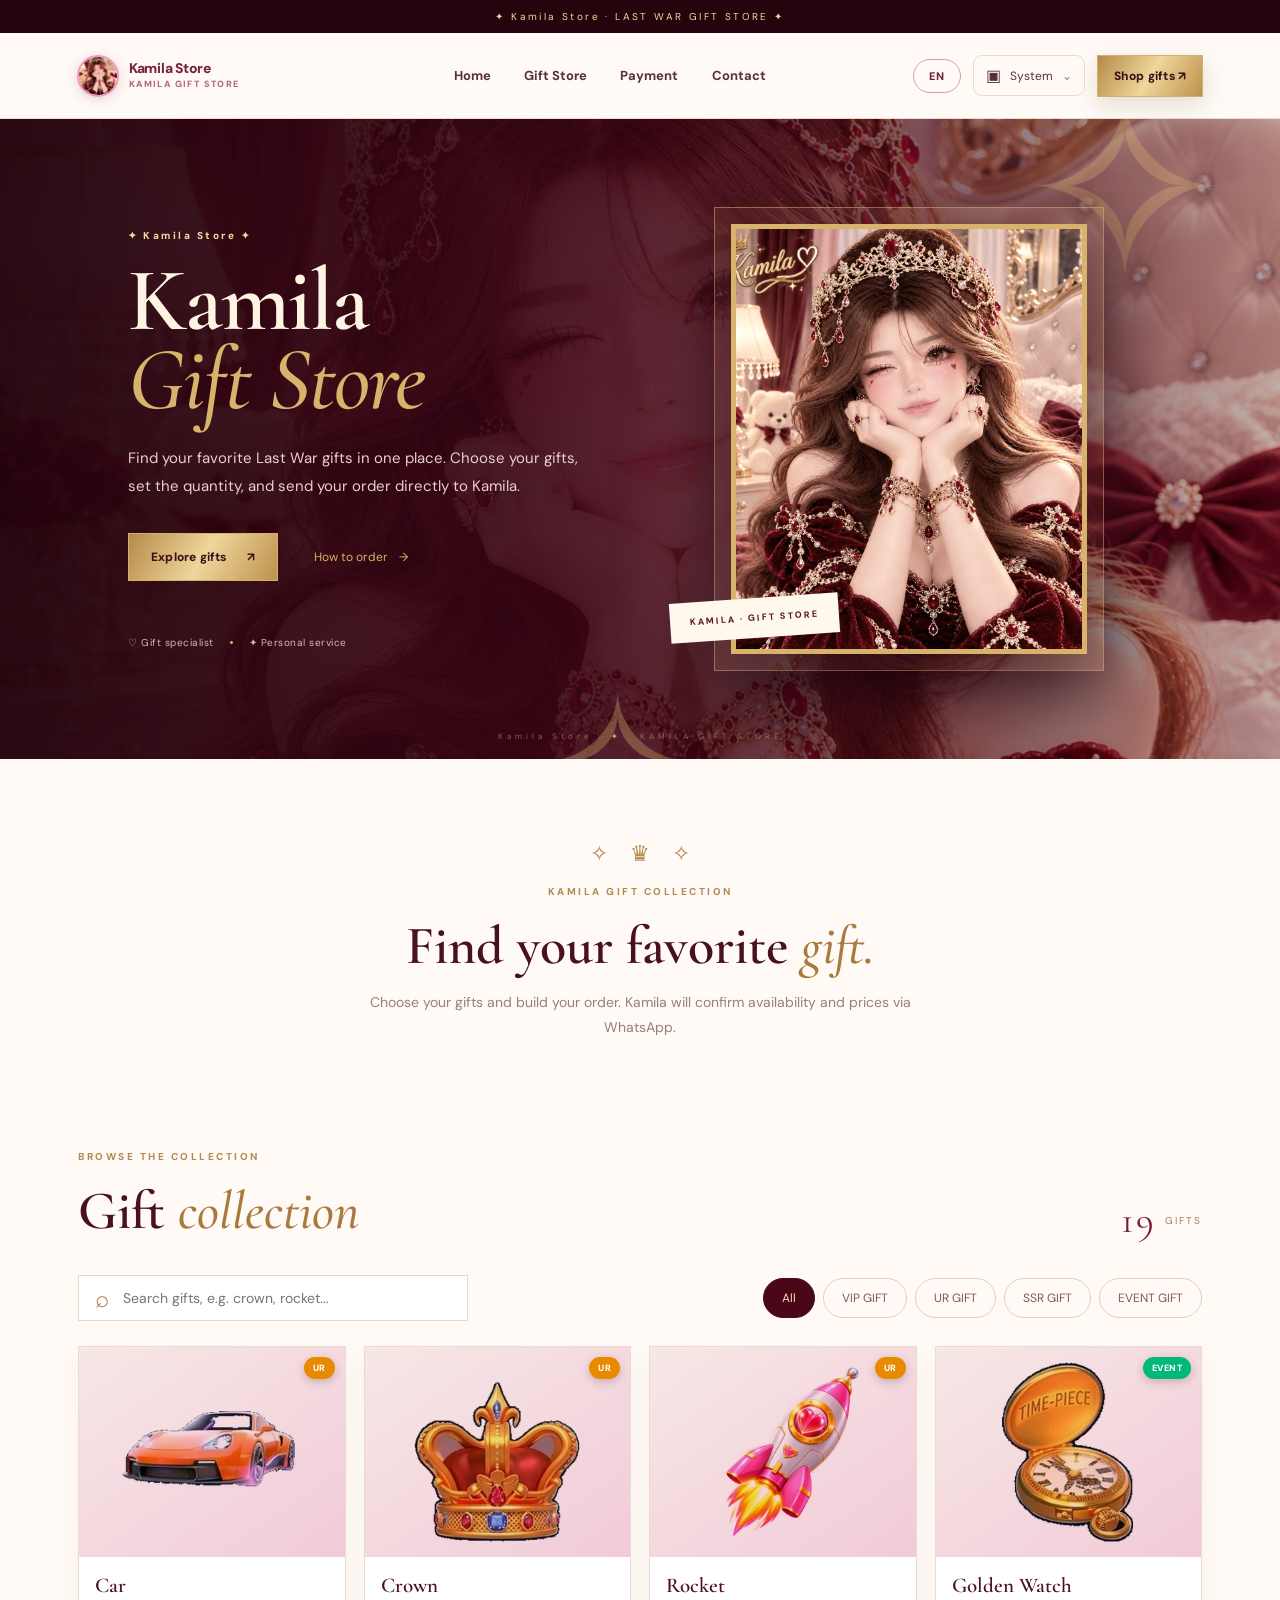
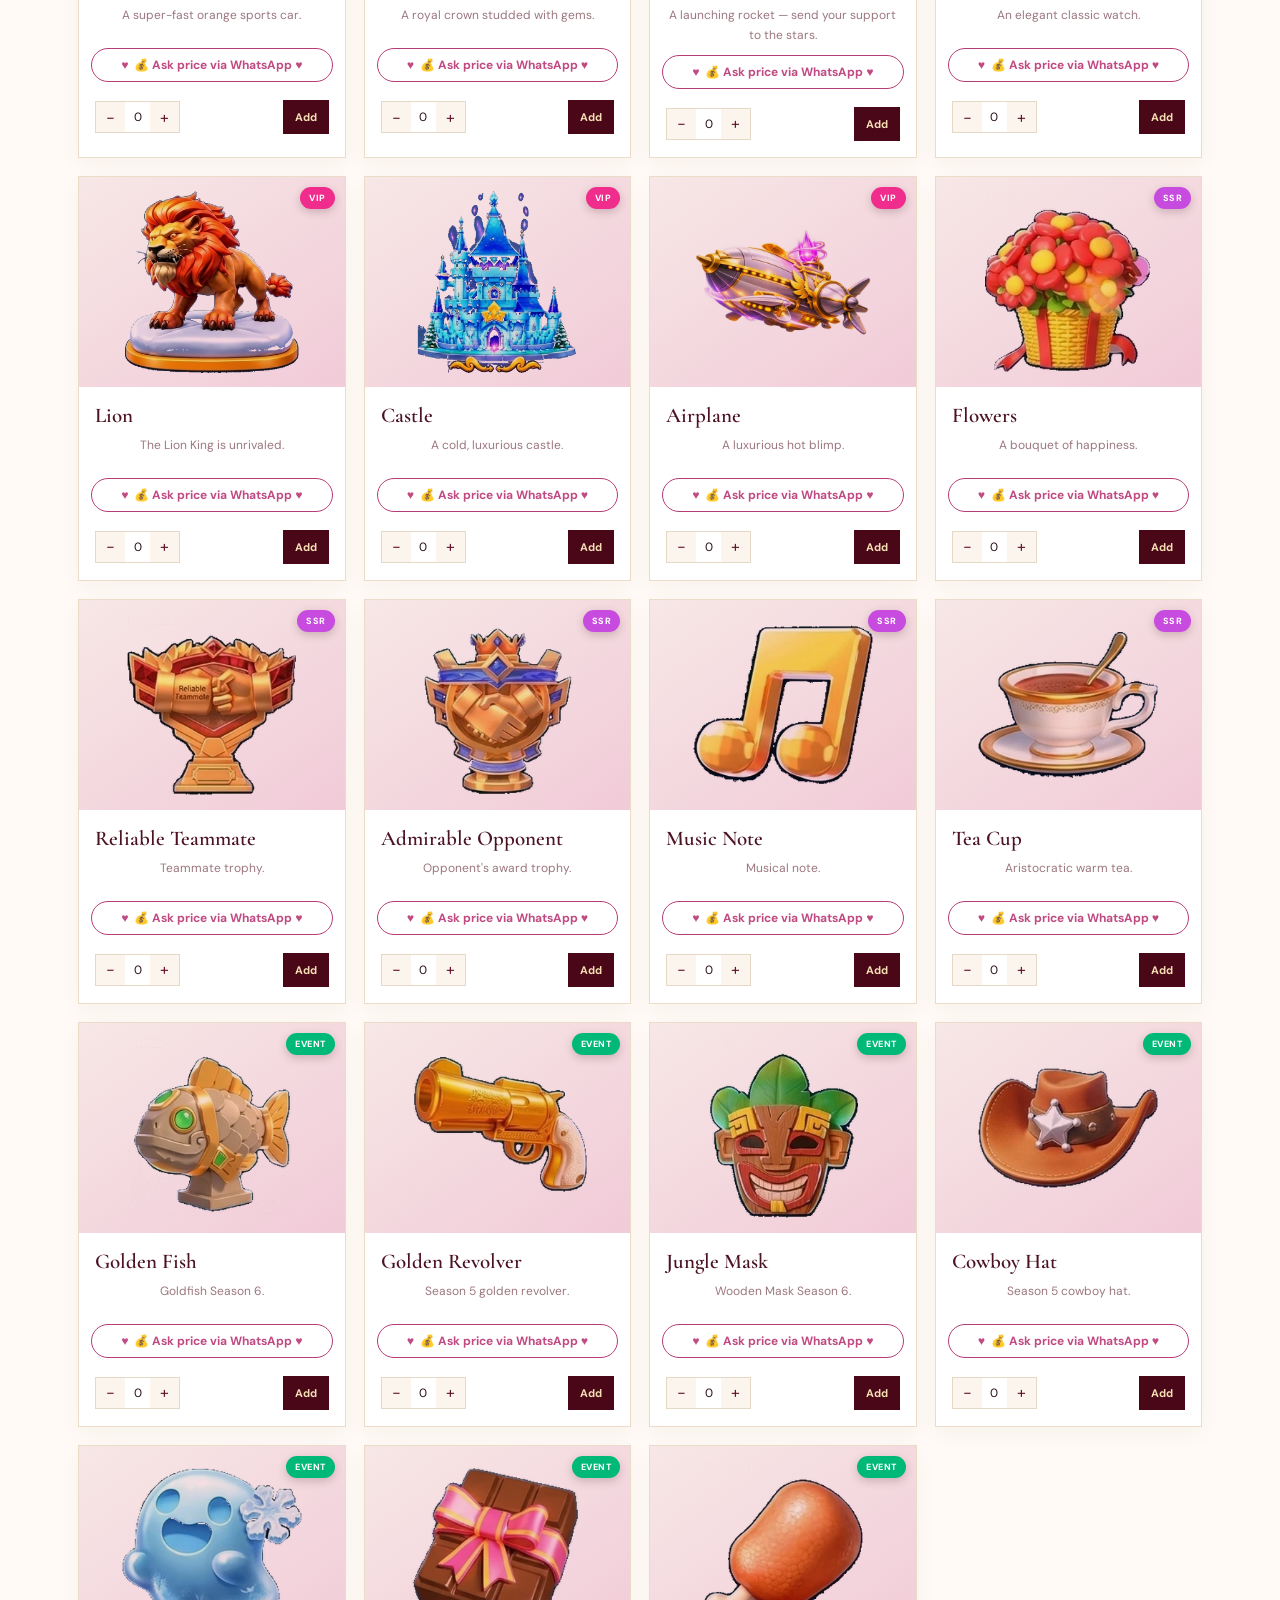
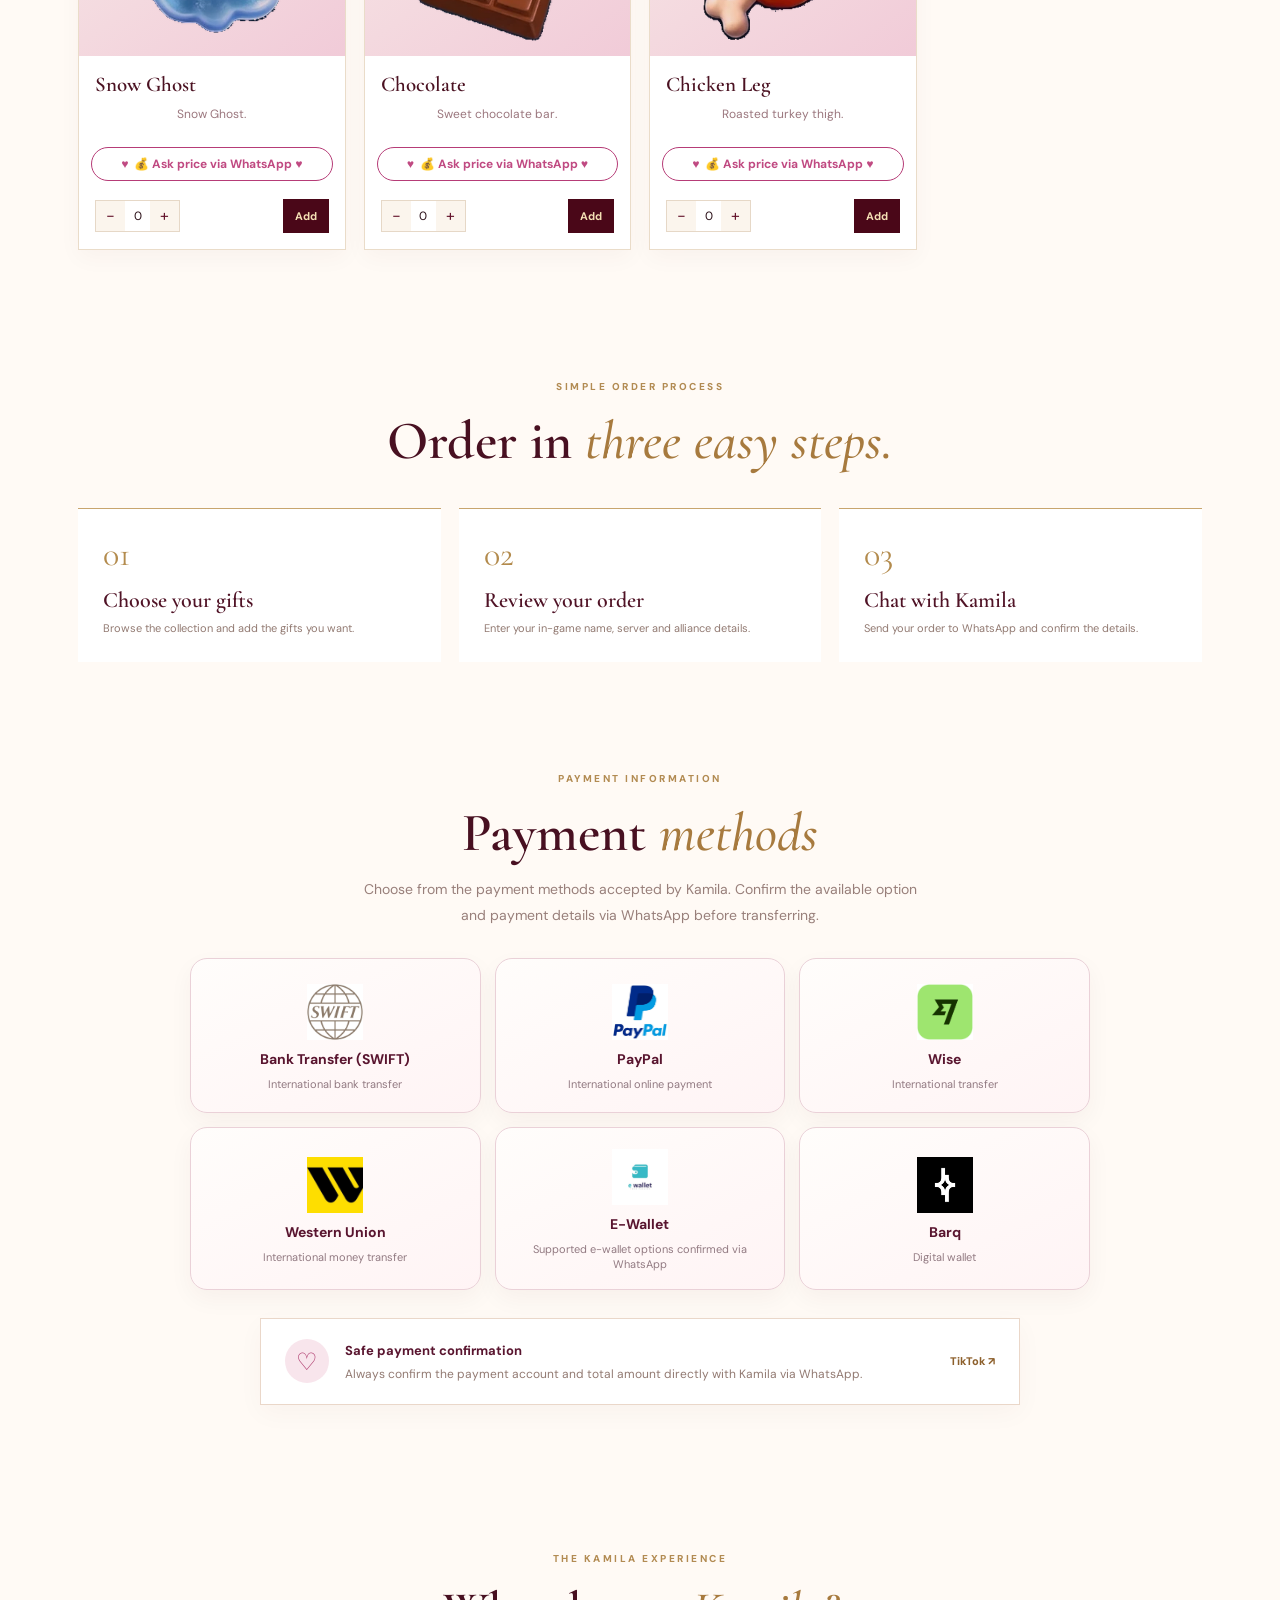
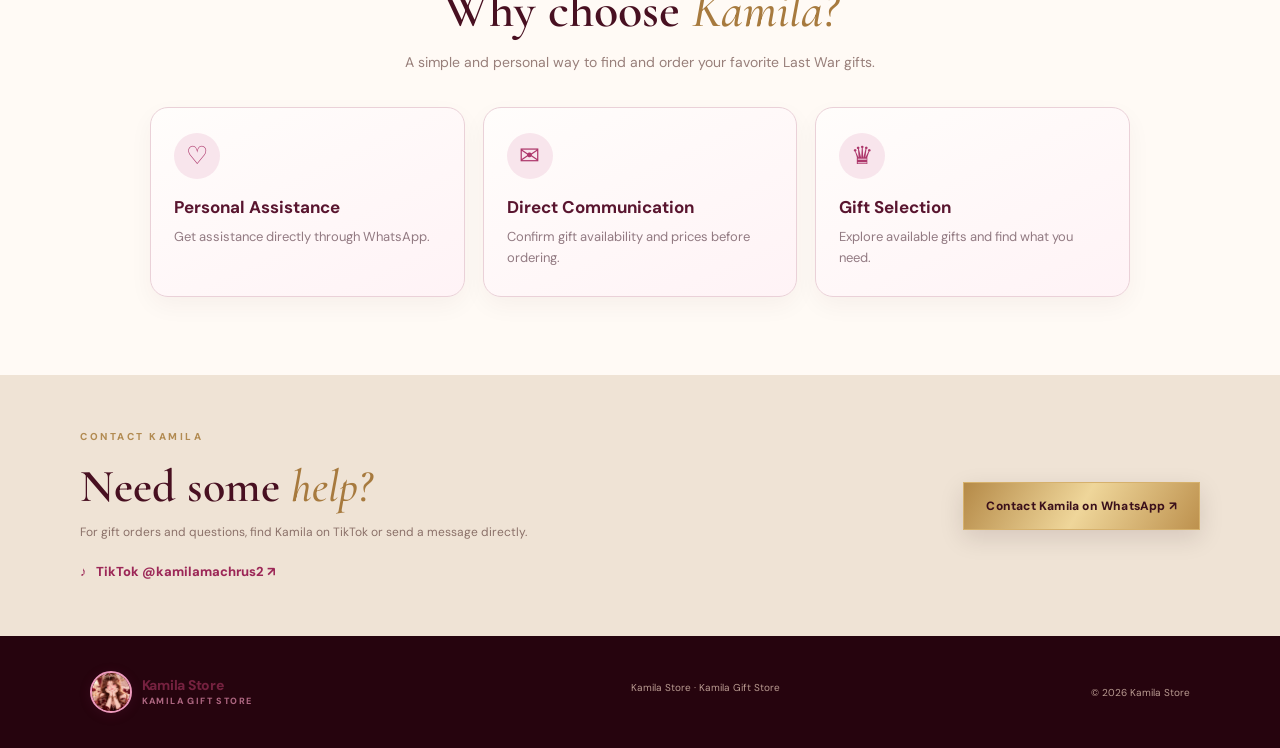
==== commit a2740c27: "Update Kamila Store branding" ====
--- a/kamila-shop/index.html
+++ b/kamila-shop/index.html
@@ -2,16 +2,16 @@
 <html lang="en">
 <head>
 <meta charset="utf-8"><meta name="viewport" content="width=device-width,initial-scale=1"><meta name="theme-color" content="#4a0718">
-<meta name="description" content="Komunitas Store Indonesia — Kamila Gift Store for Last War gifts.">
-<title>Komunitas Store Indonesia — Kamila Gift Store</title>
+<meta name="description" content="Kamila Store — Kamila Gift Store for Last War gifts.">
+<title>Kamila Store — Kamila Gift Store</title>
 <link rel="preconnect" href="https://fonts.googleapis.com"><link rel="preconnect" href="https://fonts.gstatic.com" crossorigin>
 <link href="https://fonts.googleapis.com/css2?family=Cormorant+Garamond:wght@500;600;700&family=DM+Sans:wght@400;500;600;700;800&display=swap" rel="stylesheet">
 <link rel="stylesheet" href="css/style.css">
 </head>
 <body>
 <div class="heart-rain" aria-hidden="true"><span class="falling-heart" style="--heart-left:5%;--heart-delay:0s;--fall-time:11s;--heart-size:13px">♥</span><span class="falling-heart" style="--heart-left:17%;--fall-delay:3s;--fall-time:13s;--heart-size:17px">♡</span><span class="falling-heart" style="--heart-left:31%;--fall-delay:6s;--fall-time:10s;--heart-size:12px">♥</span><span class="falling-heart" style="--heart-left:47%;--fall-delay:1.5s;--fall-time:12s;--heart-size:16px">♡</span><span class="falling-heart" style="--heart-left:63%;--fall-delay:4.5s;--fall-time:14s;--heart-size:12px">♥</span><span class="falling-heart" style="--heart-left:78%;--fall-delay:2s;--fall-time:11s;--heart-size:18px">♡</span><span class="falling-heart" style="--heart-left:92%;--fall-delay:7s;--fall-time:13s;--heart-size:14px">♥</span></div>
-<div class="topline" data-i18n="topline">✦ &nbsp; KOMUNITAS STORE INDONESIA · LAST WAR GIFT STORE &nbsp; ✦</div>
-<header class="header"><a class="brand" href="#home"><img class="brand-avatar" src="assets/kamila-princess.png" alt="Kamila"><span class="brand-wordmark"><strong>Komunitas Store Indonesia</strong><small>Kamila Gift Store</small></span></a>
+<div class="topline" data-i18n="topline">✦ &nbsp; Kamila Store · LAST WAR GIFT STORE &nbsp; ✦</div>
+<header class="header"><a class="brand" href="#home"><img class="brand-avatar" src="assets/kamila-princess.png" alt="Kamila"><span class="brand-wordmark"><strong>Kamila Store</strong><small>Kamila Gift Store</small></span></a>
 <nav id="nav"><a href="#home" data-i18n="navHome">Home</a><a href="#gifts" data-i18n="navGifts">Gift Store</a><a href="#payments" data-i18n="navPayments">Payment</a><a href="#contact" data-i18n="navContact">Contact</a></nav>
 <div class="head-actions"><button class="language-toggle" id="language-toggle" type="button" aria-label="Switch language">EN</button><div class="theme-picker">
 <button class="theme-trigger" id="theme-trigger" aria-haspopup="true" aria-expanded="false"><span id="theme-icon">☼</span><span id="theme-label" data-i18n="system">System</span><span class="chevron">⌄</span></button>
@@ -21,7 +21,7 @@
 <button type="button" role="menuitem" data-theme="system"><span>▣</span> <span data-i18n="system">System</span></button>
 </div></div><button class="menu-btn" id="menu-btn" aria-label="Open menu">☰</button><a class="gold-btn small" href="#gifts" data-i18n="shopGifts">Shop gifts ↗</a></div></header>
 <main>
-<section class="hero" id="home"><div class="hero-glow"></div><div class="hero-copy"><div class="eyebrow" data-i18n="heroEyebrow"><span>✦</span> KOMUNITAS STORE INDONESIA <span>✦</span></div><h1><span data-i18n="heroTitle">Kamila</span><br><em data-i18n="heroEm">Gift Store</em></h1><p data-i18n="heroDesc">Find your favorite Last War gifts in one place. Choose your gifts, set the quantity, and send your order directly to Kamila.</p><div class="hero-buttons"><a class="gold-btn" href="#gifts"><span data-i18n="explore">Explore gifts</span> <b>↗</b></a><a class="text-btn" href="#how"><span data-i18n="howOrder">How to order</span> <span>→</span></a></div><div class="trust-row"><span data-i18n="trust1">♡ Gift specialist</span><i></i><span data-i18n="trust2">✦ Personal service</span></div></div><div class="hero-visual"><div class="portrait-frame princess-frame"><img src="assets/kamila-princess.png" alt="Kamila"></div><div class="hero-caption" data-i18n="heroCaption">KAMILA<br>GIFT STORE</div></div><div class="hero-bottom">KOMUNITAS STORE INDONESIA <span>✦</span> KAMILA GIFT STORE</div></section>
+<section class="hero" id="home"><div class="hero-glow"></div><div class="hero-copy"><div class="eyebrow" data-i18n="heroEyebrow"><span>✦</span> Kamila Store <span>✦</span></div><h1><span data-i18n="heroTitle">Kamila</span><br><em data-i18n="heroEm">Gift Store</em></h1><p data-i18n="heroDesc">Find your favorite Last War gifts in one place. Choose your gifts, set the quantity, and send your order directly to Kamila.</p><div class="hero-buttons"><a class="gold-btn" href="#gifts"><span data-i18n="explore">Explore gifts</span> <b>↗</b></a><a class="text-btn" href="#how"><span data-i18n="howOrder">How to order</span> <span>→</span></a></div><div class="trust-row"><span data-i18n="trust1">♡ Gift specialist</span><i></i><span data-i18n="trust2">✦ Personal service</span></div></div><div class="hero-visual"><div class="portrait-frame princess-frame"><img src="assets/kamila-princess.png" alt="Kamila"></div><div class="hero-caption" data-i18n="heroCaption">KAMILA<br>GIFT STORE</div></div><div class="hero-bottom">Kamila Store <span>✦</span> KAMILA GIFT STORE</div></section>
 <section class="intro"><div class="ornament">✧　♛　✧</div><p class="eyebrow" data-i18n="collectionEyebrow">KAMILA GIFT COLLECTION</p><h2 data-i18n="collectionTitle">Find your favorite <em>gift.</em></h2><p class="muted" data-i18n="collectionDesc">Choose your gifts and build your order. Kamila will confirm availability and prices via WhatsApp.</p></section>
 <section class="catalog section-wrap" id="gifts"><div class="section-head"><div><p class="eyebrow" data-i18n="catalogEyebrow">BROWSE THE COLLECTION</p><h2 data-i18n="catalogTitle">Gift <em>collection</em></h2></div><div class="collection-count"><b id="gift-count">19</b><span data-i18n="giftsLabel">GIFTS</span></div></div>
 <div class="catalog-tools"><label class="search"><span>⌕</span><input id="gift-search" type="search" placeholder="Search gifts..." data-i18n-placeholder="searchPlaceholder"></label><div class="filters">
@@ -55,7 +55,7 @@
 <a class="social-link" href="https://www.tiktok.com/@kamilamachrus2" target="_blank" rel="noopener">♪ &nbsp; TikTok @kamilamachrus2 ↗</a></div>
 <a class="gold-btn" id="contact-wa" href="#" data-i18n="contactWhatsApp">Contact Kamila on WhatsApp ↗</a></section>
 </main>
-<footer><a class="brand" href="#home"><img class="brand-avatar" src="assets/kamila-princess.png" alt="Kamila"><span class="brand-wordmark"><strong>Komunitas Store Indonesia</strong><small>Kamila Gift Store</small></span></a><p data-i18n="footerText">Komunitas Store Indonesia · Kamila Gift Store</p><span>© <span id="year"></span> Komunitas Store Indonesia</span></footer>
+<footer><a class="brand" href="#home"><img class="brand-avatar" src="assets/kamila-princess.png" alt="Kamila"><span class="brand-wordmark"><strong>Kamila Store</strong><small>Kamila Gift Store</small></span></a><p data-i18n="footerText">Kamila Store · Kamila Gift Store</p><span>© <span id="year"></span> Kamila Store</span></footer>
 <div class="cart-bar" id="cart-bar" hidden><div><b id="cart-summary">0 gifts selected</b><span data-i18n="cartReady">Ready to place your order?</span></div><button id="checkout-button">Review order ↗</button></div>
 <dialog id="checkout-dialog"><form method="dialog" class="dialog-head"><div><p class="eyebrow" data-i18n="yourSelection">YOUR SELECTION</p><h2 data-i18n="reviewTitle">Review your <em>order.</em></h2></div><button class="close" aria-label="Close">×</button></form><div id="order-items" class="order-items"></div><div class="form-grid"><label><span data-i18n="ignLabel">In-game name</span><input id="commander-name" placeholder="Your IGN" data-i18n-placeholder="ignPlaceholder" required></label><label><span data-i18n="serverLabel">Server number</span><input id="server-number" placeholder="e.g. 1234" data-i18n-placeholder="serverPlaceholder" required></label><label><span data-i18n="allianceLabel">Alliance name</span><input id="alliance-name" placeholder="Your alliance" data-i18n-placeholder="alliancePlaceholder"></label><label class="full"><span data-i18n="notesLabel">Additional notes</span><textarea id="order-notes" rows="2" placeholder="Optional notes" data-i18n-placeholder="notesPlaceholder"></textarea></label></div><button class="wa-btn" id="send-whatsapp" data-i18n="sendOrder">Send order to WhatsApp ↗</button><p class="fineprint" data-i18n="fineprint">Gift availability and final details will be confirmed by Kamila on WhatsApp.</p></dialog>
 <script src="js/config.js"></script><script src="js/app.js"></script>
--- a/kamila-shop/css/style.css
+++ b/kamila-shop/css/style.css
@@ -69,7 +69,7 @@
 html[data-theme="dark"] .social-link{color:#ff9bc7}
 @media(max-width:650px){.filters{gap:7px}.filter{padding:9px 13px;font-size:10px}.gift-description{padding-inline:9px}.gift-price-note{margin-inline:8px;font-size:9px}}
 
-/* Komunitas Store Indonesia / Kamila Gift Store header and bilingual UI */
+/* Kamila Store / Kamila Gift Store header and bilingual UI */
 .brand{gap:10px;min-width:230px}
 .brand-avatar{width:42px;height:42px;object-fit:cover;object-position:center 25%;border-radius:50%;border:2px solid #ed9abd;box-shadow:0 2px 12px #7b234a30}
 .brand-wordmark{display:flex;flex-direction:column;gap:3px;line-height:1.1}
